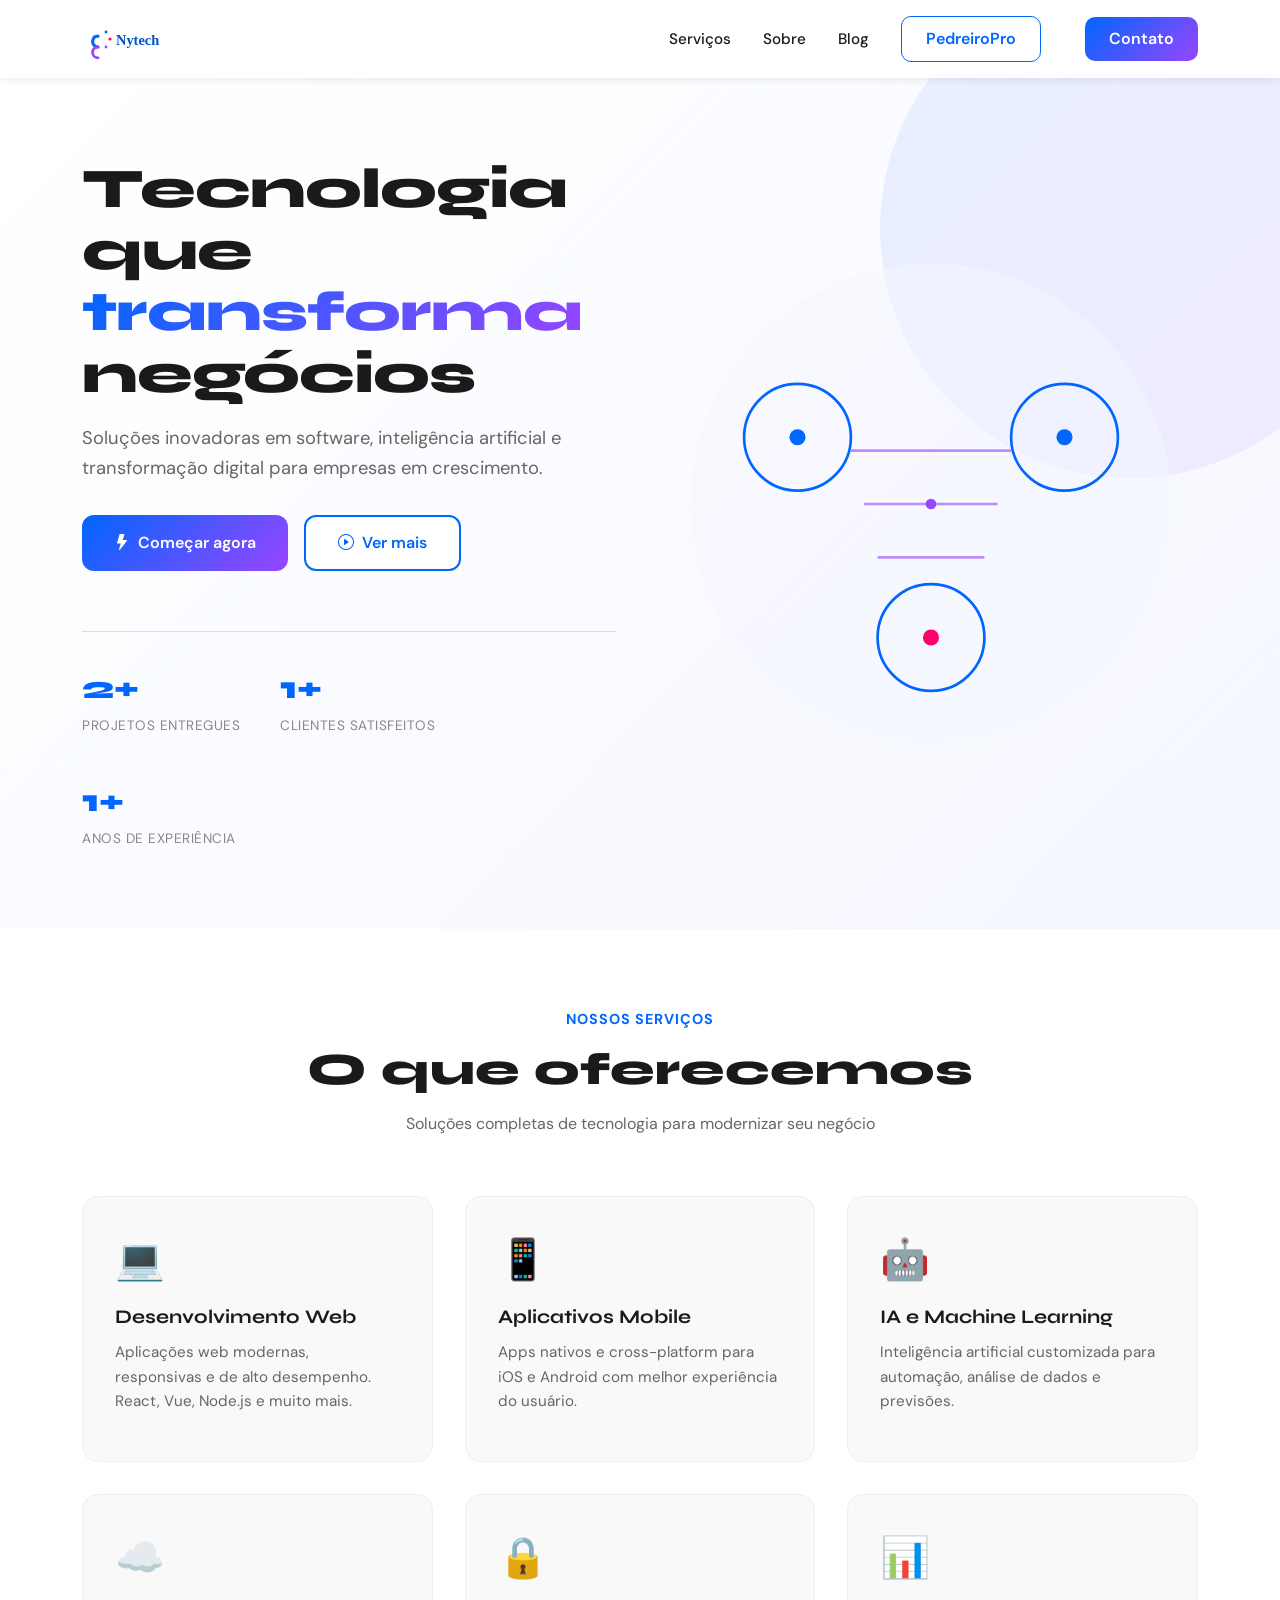
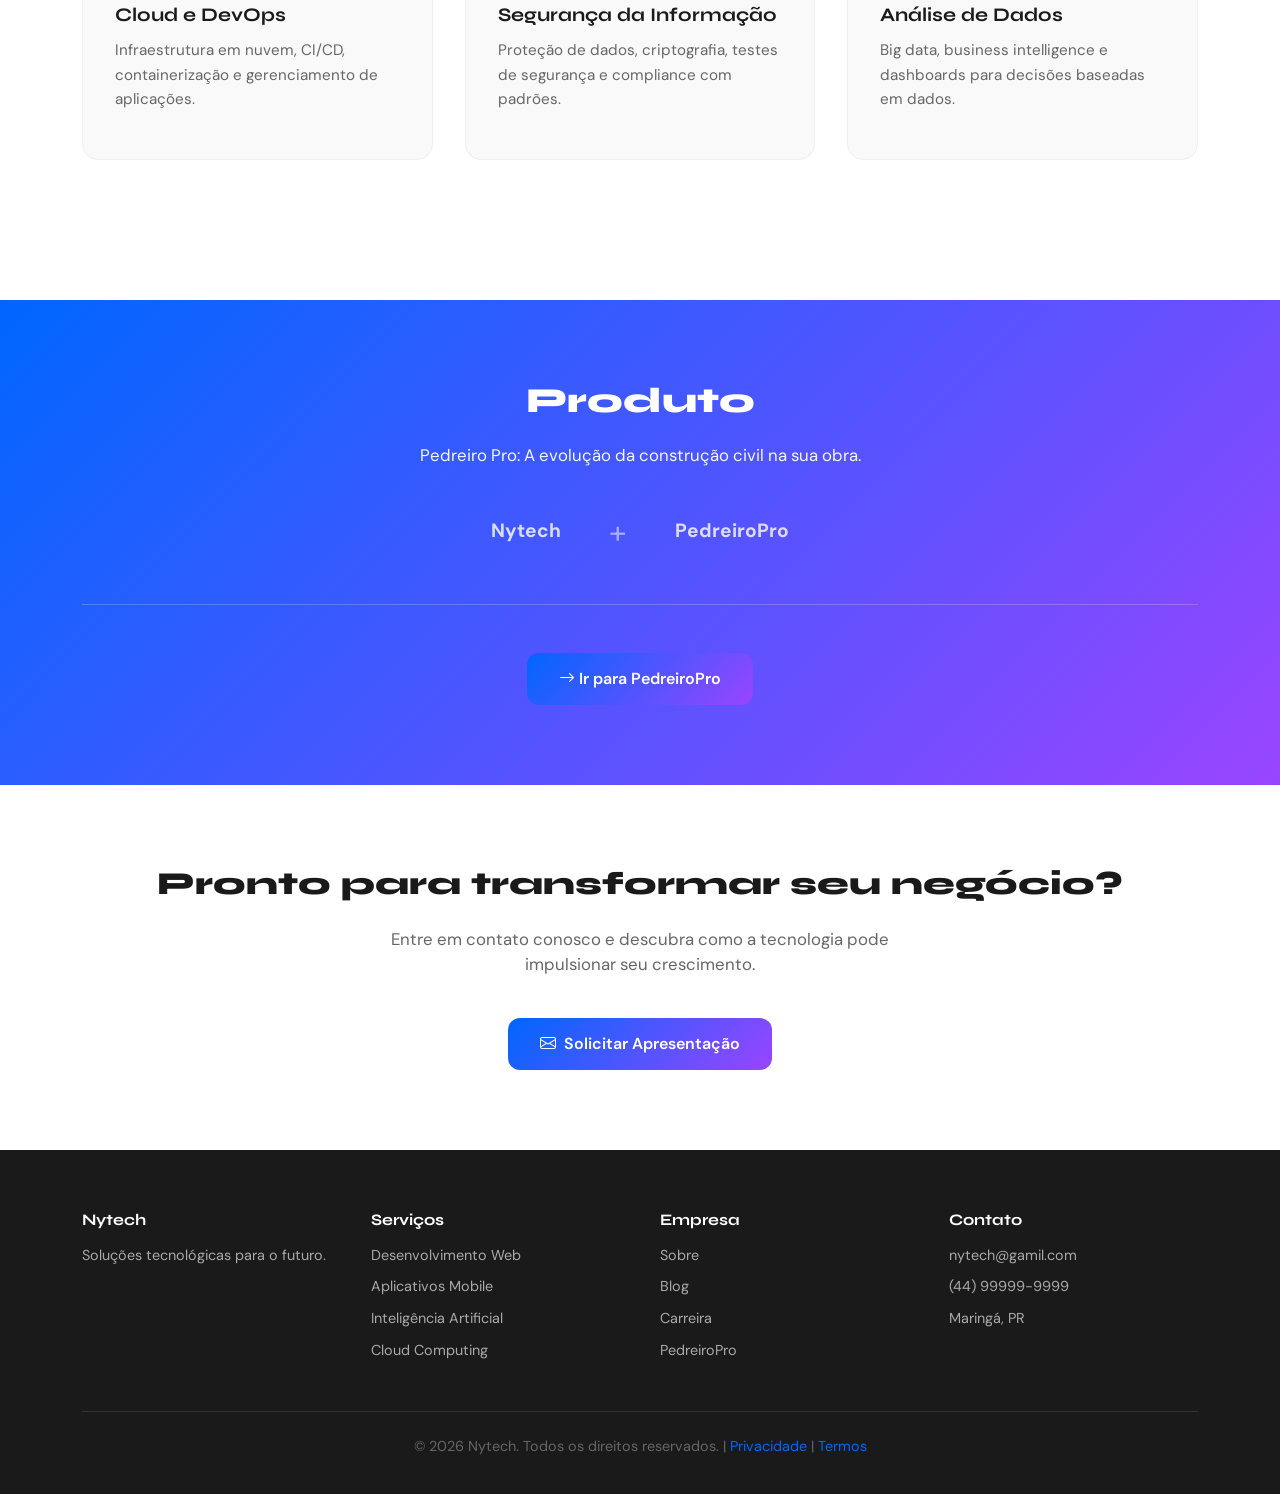
==== index.html @ 2a625783 "0.1" ====
<!DOCTYPE html>
<html lang="pt-BR">

<head>
    <meta charset="UTF-8" />
    <meta name="viewport" content="width=device-width, initial-scale=1.0" />
    <title>Nytech — Soluções Tecnológicas Inovadoras</title>

    <link href="https://cdn.jsdelivr.net/npm/bootstrap@5.3.3/dist/css/bootstrap.min.css" rel="stylesheet" />

    <link href="https://fonts.googleapis.com/css2?family=Syne:wght@400;600;700;800&family=DM+Sans:wght@400;500&display=swap" rel="stylesheet" />

    <link href="https://cdn.jsdelivr.net/npm/bootstrap-icons@1.11.3/font/bootstrap-icons.min.css" rel="stylesheet" />

    <style>
         :root {
            --azul-principal: #0066FF;
            --azul-escuro: #0052CC;
            --roxo: #9945FF;
            --rosa: #FF006E;
            --fundo: #F8F9FA;
            --texto: #1A1A1A;
        }
        
        * {
            box-sizing: border-box;
        }
        
        body {
            font-family: 'DM Sans', sans-serif;
            background: var(--fundo);
            color: var(--texto);
            margin: 0;
            overflow-x: hidden;
        }
        
        h1,
        h2,
        h3,
        h4,
        h5 {
            font-family: 'Syne', sans-serif;
            font-weight: 700;
        }
        /* ── NAVBAR ── */
        
        .navbar-custom {
            background: #FFFFFF;
            padding: 16px 0;
            position: sticky;
            top: 0;
            z-index: 1000;
            box-shadow: 0 2px 8px rgba(0, 0, 0, 0.08);
        }
        
        .navbar-brand {
            display: flex;
            align-items: center;
            gap: 12px;
            text-decoration: none;
            font-weight: 700;
            font-size: 1.4rem;
            color: #1A1A1A;
            font-family: 'Syne', sans-serif;
        }
        
        .navbar-brand img {
            height: 40px;
        }
        
        .nav-menu {
            display: flex;
            gap: 32px;
            align-items: center;
        }
        
        .nav-link {
            color: var(--texto);
            text-decoration: none;
            font-size: 0.95rem;
            font-weight: 500;
            transition: color 0.3s;
        }
        
        .nav-link:hover {
            color: var(--azul-principal);
        }
        
        .nav-btn {
            background: linear-gradient(135deg, var(--azul-principal) 0%, var(--roxo) 100%);
            color: #fff;
            padding: 10px 24px;
            border-radius: 10px;
            text-decoration: none;
            font-weight: 600;
            transition: all 0.3s;
            display: inline-block;
        }
        
        .nav-btn:hover {
            transform: translateY(-2px);
            box-shadow: 0 8px 24px rgba(0, 102, 255, 0.3);
        }
        
        .nav-btn-secondary {
            background: transparent;
            border: 1.5px solid var(--azul-principal);
            color: var(--azul-principal);
            margin-right: 12px;
        }
        
        .nav-btn-secondary:hover {
            background: var(--azul-principal);
            color: #fff;
        }
        /* ── HERO ── */
        
        .hero-section {
            background: linear-gradient(135deg, #ffffff 0%, #f5f7ff 100%);
            padding: 80px 0;
            position: relative;
            overflow: hidden;
        }
        
        .hero-section::before {
            content: '';
            position: absolute;
            top: -100px;
            right: -100px;
            width: 500px;
            height: 500px;
            background: linear-gradient(135deg, var(--azul-principal) 0%, var(--roxo) 100%);
            opacity: 0.08;
            border-radius: 50%;
            z-index: 0;
        }
        
        .hero-content {
            position: relative;
            z-index: 1;
        }
        
        .hero-title {
            font-size: clamp(2rem, 6vw, 3.5rem);
            font-weight: 800;
            color: var(--texto);
            line-height: 1.1;
            margin-bottom: 20px;
            letter-spacing: -1px;
        }
        
        .hero-title .gradient {
            background: linear-gradient(135deg, var(--azul-principal) 0%, var(--roxo) 100%);
            -webkit-background-clip: text;
            -webkit-text-fill-color: transparent;
            background-clip: text;
        }
        
        .hero-subtitle {
            font-size: 1.15rem;
            color: #666;
            margin-bottom: 32px;
            line-height: 1.6;
            max-width: 500px;
        }
        
        .hero-buttons {
            display: flex;
            gap: 16px;
            margin-bottom: 60px;
            flex-wrap: wrap;
        }
        
        .btn-primary {
            background: linear-gradient(135deg, var(--azul-principal) 0%, var(--roxo) 100%);
            color: #fff;
            padding: 14px 32px;
            border-radius: 12px;
            text-decoration: none;
            font-weight: 600;
            border: none;
            cursor: pointer;
            transition: all 0.3s;
            display: inline-flex;
            align-items: center;
            gap: 8px;
        }
        
        .btn-primary:hover {
            transform: translateY(-3px);
            box-shadow: 0 12px 32px rgba(0, 102, 255, 0.4);
        }
        
        .btn-secondary {
            background: #fff;
            color: var(--azul-principal);
            padding: 14px 32px;
            border-radius: 12px;
            text-decoration: none;
            font-weight: 600;
            border: 2px solid var(--azul-principal);
            cursor: pointer;
            transition: all 0.3s;
            display: inline-flex;
            align-items: center;
            gap: 8px;
        }
        
        .btn-secondary:hover {
            background: var(--azul-principal);
            color: #fff;
        }
        
        .hero-image {
            display: flex;
            align-items: center;
            justify-content: center;
            position: relative;
        }
        
        .hero-image img {
            max-width: 100%;
            height: auto;
            animation: float 3s ease-in-out infinite;
        }
        
        @keyframes float {
            0%,
            100% {
                transform: translateY(0px);
            }
            50% {
                transform: translateY(-20px);
            }
        }
        
        .stats-row {
            display: flex;
            gap: 40px;
            flex-wrap: wrap;
            margin-top: 48px;
            padding-top: 32px;
            border-top: 1px solid #ddd;
        }
        
        .stat {
            display: flex;
            flex-direction: column;
        }
        
        .stat-number {
            font-size: 2rem;
            font-weight: 800;
            color: var(--azul-principal);
            font-family: 'Syne', sans-serif;
        }
        
        .stat-label {
            font-size: 0.85rem;
            color: #888;
            margin-top: 4px;
            text-transform: uppercase;
            letter-spacing: 0.5px;
        }
        /* ── FEATURES ── */
        
        .features-section {
            padding: 80px 0;
            background: #fff;
        }
        
        .section-header {
            text-align: center;
            margin-bottom: 60px;
        }
        
        .section-subtitle {
            font-size: 0.9rem;
            color: var(--azul-principal);
            text-transform: uppercase;
            letter-spacing: 1px;
            font-weight: 700;
            margin-bottom: 12px;
        }
        
        .section-title {
            font-size: clamp(1.8rem, 4vw, 2.8rem);
            color: var(--texto);
            margin-bottom: 16px;
            font-weight: 800;
        }
        
        .section-desc {
            font-size: 1rem;
            color: #666;
            max-width: 500px;
            margin: 0 auto;
        }
        
        .features-grid {
            display: grid;
            grid-template-columns: repeat(auto-fit, minmax(280px, 1fr));
            gap: 32px;
            margin-bottom: 60px;
        }
        
        .feature-card {
            background: #f9f9f9;
            padding: 32px;
            border-radius: 16px;
            border: 1px solid #efefef;
            transition: all 0.3s;
            text-decoration: none;
            color: inherit;
        }
        
        .feature-card:hover {
            background: #fff;
            border-color: var(--azul-principal);
            transform: translateY(-8px);
            box-shadow: 0 12px 32px rgba(0, 102, 255, 0.15);
        }
        
        .feature-icon {
            font-size: 2.5rem;
            margin-bottom: 16px;
            display: block;
        }
        
        .feature-title {
            font-size: 1.2rem;
            font-weight: 700;
            margin-bottom: 12px;
            color: var(--texto);
        }
        
        .feature-text {
            font-size: 0.95rem;
            color: #666;
            line-height: 1.6;
        }
        
        .partnership-section {
            background: linear-gradient(135deg, var(--azul-principal) 0%, var(--roxo) 100%);
            color: #fff;
            padding: 80px 0;
            text-align: center;
        }
        
        .partnership-title {
            font-size: 2.2rem;
            margin-bottom: 20px;
            font-weight: 800;
        }
        
        .partnership-text {
            font-size: 1.05rem;
            margin-bottom: 40px;
            max-width: 600px;
            margin-left: auto;
            margin-right: auto;
            opacity: 0.95;
        }
        
        .partnership-logos {
            display: flex;
            gap: 48px;
            justify-content: center;
            align-items: center;
            flex-wrap: wrap;
            margin-bottom: 48px;
            padding-bottom: 48px;
            border-bottom: 1px solid rgba(255, 255, 255, 0.2);
        }
        
        .partner-logo {
            opacity: 0.8;
            transition: opacity 0.3s;
            font-weight: 700;
            font-size: 1.2rem;
        }
        
        .partner-logo:hover {
            opacity: 1;
        }
        
        .cta-section {
            background: #fff;
            padding: 80px 0;
            text-align: center;
        }
        
        .cta-title {
            font-size: 2rem;
            margin-bottom: 24px;
            font-weight: 800;
        }
        
        .cta-text {
            font-size: 1.05rem;
            color: #666;
            margin-bottom: 40px;
            max-width: 500px;
            margin-left: auto;
            margin-right: auto;
        }
        /* ── FOOTER ── */
        
        .footer {
            background: #1a1a1a;
            color: #fff;
            padding: 60px 0 20px;
            font-size: 0.9rem;
        }
        
        .footer-content {
            display: grid;
            grid-template-columns: repeat(auto-fit, minmax(200px, 1fr));
            gap: 40px;
            margin-bottom: 40px;
        }
        
        .footer-section h4 {
            font-size: 1rem;
            margin-bottom: 16px;
            font-weight: 700;
        }
        
        .footer-link {
            display: block;
            color: #aaa;
            text-decoration: none;
            margin-bottom: 10px;
            transition: color 0.3s;
        }
        
        .footer-link:hover {
            color: var(--azul-principal);
        }
        
        .footer-bottom {
            text-align: center;
            padding-top: 24px;
            border-top: 1px solid #333;
            color: #666;
        }
        
        .footer-bottom a {
            color: var(--azul-principal);
            text-decoration: none;
        }
        /* ── RESPONSIVE ── */
        
        @media (max-width: 768px) {
            .nav-menu {
                gap: 12px;
            }
            .hero-buttons {
                flex-direction: column;
            }
            .stats-row {
                gap: 20px;
            }
            .partnership-logos {
                gap: 24px;
            }
            .nav-link {
                display: none;
            }
        }
    </style>
</head>

<body>

    <nav class="navbar-custom">
        <div class="container d-flex justify-content-between align-items-center">
            <a href="#" class="navbar-brand">
                <img src="data:image/svg+xml,%3Csvg xmlns='http://www.w3.org/2000/svg' viewBox='0 0 400 200'%3E%3Cpath d='M80 140c-15 0-27-12-27-27s12-27 27-27' fill='none' stroke='%230066FF' stroke-width='16' stroke-linecap='round' stroke-linejoin='round'/%3E%3Cpath d='M80 140c-15 0-27 12-27 27s12 27 27 27' fill='none' stroke='%239945FF' stroke-width='14' stroke-linecap='round' stroke-linejoin='round'/%3E%3Ccircle cx='60' cy='90' r='7' fill='%230066FF'/%3E%3Ccircle cx='120' cy='65' r='7' fill='%230066FF'/%3E%3Ccircle cx='120' cy='140' r='7' fill='%239945FF'/%3E%3Ccircle cx='140' cy='100' r='8' fill='%23FF006E'/%3E%3Ctext x='170' y='130' font-family='Syne' font-size='72' font-weight='800' fill='%230052CC'%3ENytech%3C/text%3E%3C/svg%3E"
                    alt="Nytech">
            </a>
            <div class="nav-menu">
                <a href="#features" class="nav-link">Serviços</a>
                <a href="#about" class="nav-link">Sobre</a>
                <a href="#" class="nav-link">Blog</a>
                <a href="pedreiropro.html" class="nav-btn nav-btn-secondary">PedreiroPro</a>
                <a href="#contact" class="nav-btn">Contato</a>
            </div>
        </div>
    </nav>

    <section class="hero-section">
        <div class="container">
            <div class="row align-items-center g-5">
                <div class="col-lg-6 hero-content">
                    <h1 class="hero-title">
                        Tecnologia que <span class="gradient">transforma</span> negócios
                    </h1>
                    <p class="hero-subtitle">
                        Soluções inovadoras em software, inteligência artificial e transformação digital para empresas em crescimento.
                    </p>
                    <div class="hero-buttons">
                        <a href="#contact" class="btn-primary">
                            <i class="bi bi-lightning-fill"></i> Começar agora
                        </a>
                        <a href="#features" class="btn-secondary">
                            <i class="bi bi-play-circle"></i> Ver mais
                        </a>
                    </div>

                    <div class="stats-row">
                        <div class="stat">
                            <span class="stat-number">2+</span>
                            <span class="stat-label">Projetos entregues</span>
                        </div>
                        <div class="stat">
                            <span class="stat-number">1+</span>
                            <span class="stat-label">Clientes satisfeitos</span>
                        </div>
                        <div class="stat">
                            <span class="stat-number">1+</span>
                            <span class="stat-label">Anos de experiência</span>
                        </div>
                    </div>
                </div>

                <div class="col-lg-6 hero-image">
                    <svg viewBox="0 0 400 400" xmlns="http://www.w3.org/2000/svg" style="max-width: 100%; height: auto;">
                        <!-- Fundo -->
                        <circle cx="200" cy="200" r="180" fill="#f5f7ff" opacity="0.5"/>

                        <!-- Elementos decorativos tech -->
                        <g stroke="#0066FF" stroke-width="2" fill="none">
                            <circle cx="100" cy="150" r="40"/>
                            <circle cx="300" cy="150" r="40"/>
                            <circle cx="200" cy="300" r="40"/>
                        </g>

                        <!-- Linhas conectoras -->
                        <g stroke="#9945FF" stroke-width="2" fill="none" opacity="0.6">
                            <path d="M140 160 L260 160"/>
                            <path d="M150 200 L250 200"/>
                            <path d="M160 240 L240 240"/>
                        </g>

                        <!-- Pontos de conexão -->
                        <circle cx="100" cy="150" r="6" fill="#0066FF"/>
                        <circle cx="300" cy="150" r="6" fill="#0066FF"/>
                        <circle cx="200" cy="300" r="6" fill="#FF006E"/>
                        <circle cx="200" cy="200" r="4" fill="#9945FF"/>
                    </svg>
                </div>
            </div>
        </div>
    </section>

    <!-- FEATURES -->
    <section class="features-section" id="features">
        <div class="container">
            <div class="section-header">
                <div class="section-subtitle">NOSSOS SERVIÇOS</div>
                <h2 class="section-title">O que oferecemos</h2>
                <p class="section-desc">Soluções completas de tecnologia para modernizar seu negócio</p>
            </div>

            <div class="features-grid">
                <div class="feature-card">
                    <span class="feature-icon">💻</span>
                    <h3 class="feature-title">Desenvolvimento Web</h3>
                    <p class="feature-text">Aplicações web modernas, responsivas e de alto desempenho. React, Vue, Node.js e muito mais.</p>
                </div>

                <div class="feature-card">
                    <span class="feature-icon">📱</span>
                    <h3 class="feature-title">Aplicativos Mobile</h3>
                    <p class="feature-text">Apps nativos e cross-platform para iOS e Android com melhor experiência do usuário.</p>
                </div>

                <div class="feature-card">
                    <span class="feature-icon">🤖</span>
                    <h3 class="feature-title">IA e Machine Learning</h3>
                    <p class="feature-text">Inteligência artificial customizada para automação, análise de dados e previsões.</p>
                </div>

                <div class="feature-card">
                    <span class="feature-icon">☁️</span>
                    <h3 class="feature-title">Cloud e DevOps</h3>
                    <p class="feature-text">Infraestrutura em nuvem, CI/CD, containerização e gerenciamento de aplicações.</p>
                </div>

                <div class="feature-card">
                    <span class="feature-icon">🔒</span>
                    <h3 class="feature-title">Segurança da Informação</h3>
                    <p class="feature-text">Proteção de dados, criptografia, testes de segurança e compliance com padrões.</p>
                </div>

                <div class="feature-card">
                    <span class="feature-icon">📊</span>
                    <h3 class="feature-title">Análise de Dados</h3>
                    <p class="feature-text">Big data, business intelligence e dashboards para decisões baseadas em dados.</p>
                </div>
            </div>
        </div>
    </section>

    <!-- PARTNERSHIP -->
    <section class="partnership-section">
        <div class="container">
            <h2 class="partnership-title">Produto</h2>
            <p class="partnership-text">
                Pedreiro Pro: A evolução da construção civil na sua obra.
            </p>

            <div class="partnership-logos">
                <div class="partner-logo">Nytech</div>
                <div style="font-size: 2rem; opacity: 0.5;">+</div>
                <div class="partner-logo">PedreiroPro</div>
            </div>

            <a href="pedreiropro.html" class="btn-primary" style="display: inline-block;">
                <i class="bi bi-arrow-right"></i> Ir para PedreiroPro
            </a>
        </div>
    </section>

    <!-- CTA -->
    <section class="cta-section" id="contact">
        <div class="container">
            <h2 class="cta-title">Pronto para transformar seu negócio?</h2>
            <p class="cta-text">Entre em contato conosco e descubra como a tecnologia pode impulsionar seu crescimento.</p>
            <button class="btn-primary">
                <i class="bi bi-envelope"></i> Solicitar Apresentação
            </button>
        </div>
    </section>

    <!-- FOOTER -->
    <footer class="footer">
        <div class="container">
            <div class="footer-content">
                <div class="footer-section">
                    <h4>Nytech</h4>
                    <p style="color: #aaa; margin-bottom: 0;">Soluções tecnológicas para o futuro.</p>
                </div>

                <div class="footer-section">
                    <h4>Serviços</h4>
                    <a href="#" class="footer-link">Desenvolvimento Web</a>
                    <a href="#" class="footer-link">Aplicativos Mobile</a>
                    <a href="#" class="footer-link">Inteligência Artificial</a>
                    <a href="#" class="footer-link">Cloud Computing</a>
                </div>

                <div class="footer-section">
                    <h4>Empresa</h4>
                    <a href="#" class="footer-link">Sobre</a>
                    <a href="#" class="footer-link">Blog</a>
                    <a href="#" class="footer-link">Carreira</a>
                    <a href="pedreiropro.html" class="footer-link">PedreiroPro</a>
                </div>

                <div class="footer-section">
                    <h4>Contato</h4>
                    <a href="#" class="footer-link">nytech@gamil.com</a>
                    <a href="#" class="footer-link">(44) 99999-9999</a>
                    <a href="#" class="footer-link">Maringá, PR</a>
                </div>
            </div>

            <div class="footer-bottom">
                <p>&copy; 2026 Nytech. Todos os direitos reservados. | <a href="#">Privacidade</a> | <a href="#">Termos</a></p>
            </div>
        </div>
    </footer>

    <!-- Bootstrap JS -->
    <script src="https://cdn.jsdelivr.net/npm/bootstrap@5.3.3/dist/js/bootstrap.bundle.min.js"></script>

    <script>
        // Smooth scrolling para links internos
        document.querySelectorAll('a[href^="#"]').forEach(anchor => {
            anchor.addEventListener('click', function(e) {
                e.preventDefault();
                const target = document.querySelector(this.getAttribute('href'));
                if (target) {
                    target.scrollIntoView({
                        behavior: 'smooth'
                    });
                }
            });
        });

        // Animação ao rolar
        const observerOptions = {
            threshold: 0.1,
            rootMargin: '0px 0px -50px 0px'
        };

        const observer = new IntersectionObserver(function(entries) {
            entries.forEach(entry => {
                if (entry.isIntersecting) {
                    entry.target.style.opacity = '1';
                    entry.target.style.transform = 'translateY(0)';
                }
            });
        }, observerOptions);

        document.querySelectorAll('.feature-card').forEach(card => {
            card.style.opacity = '0';
            card.style.transform = 'translateY(20px)';
            card.style.transition = 'opacity 0.6s, transform 0.6s';
            observer.observe(card);
        });
    </script>
</body>

</html>
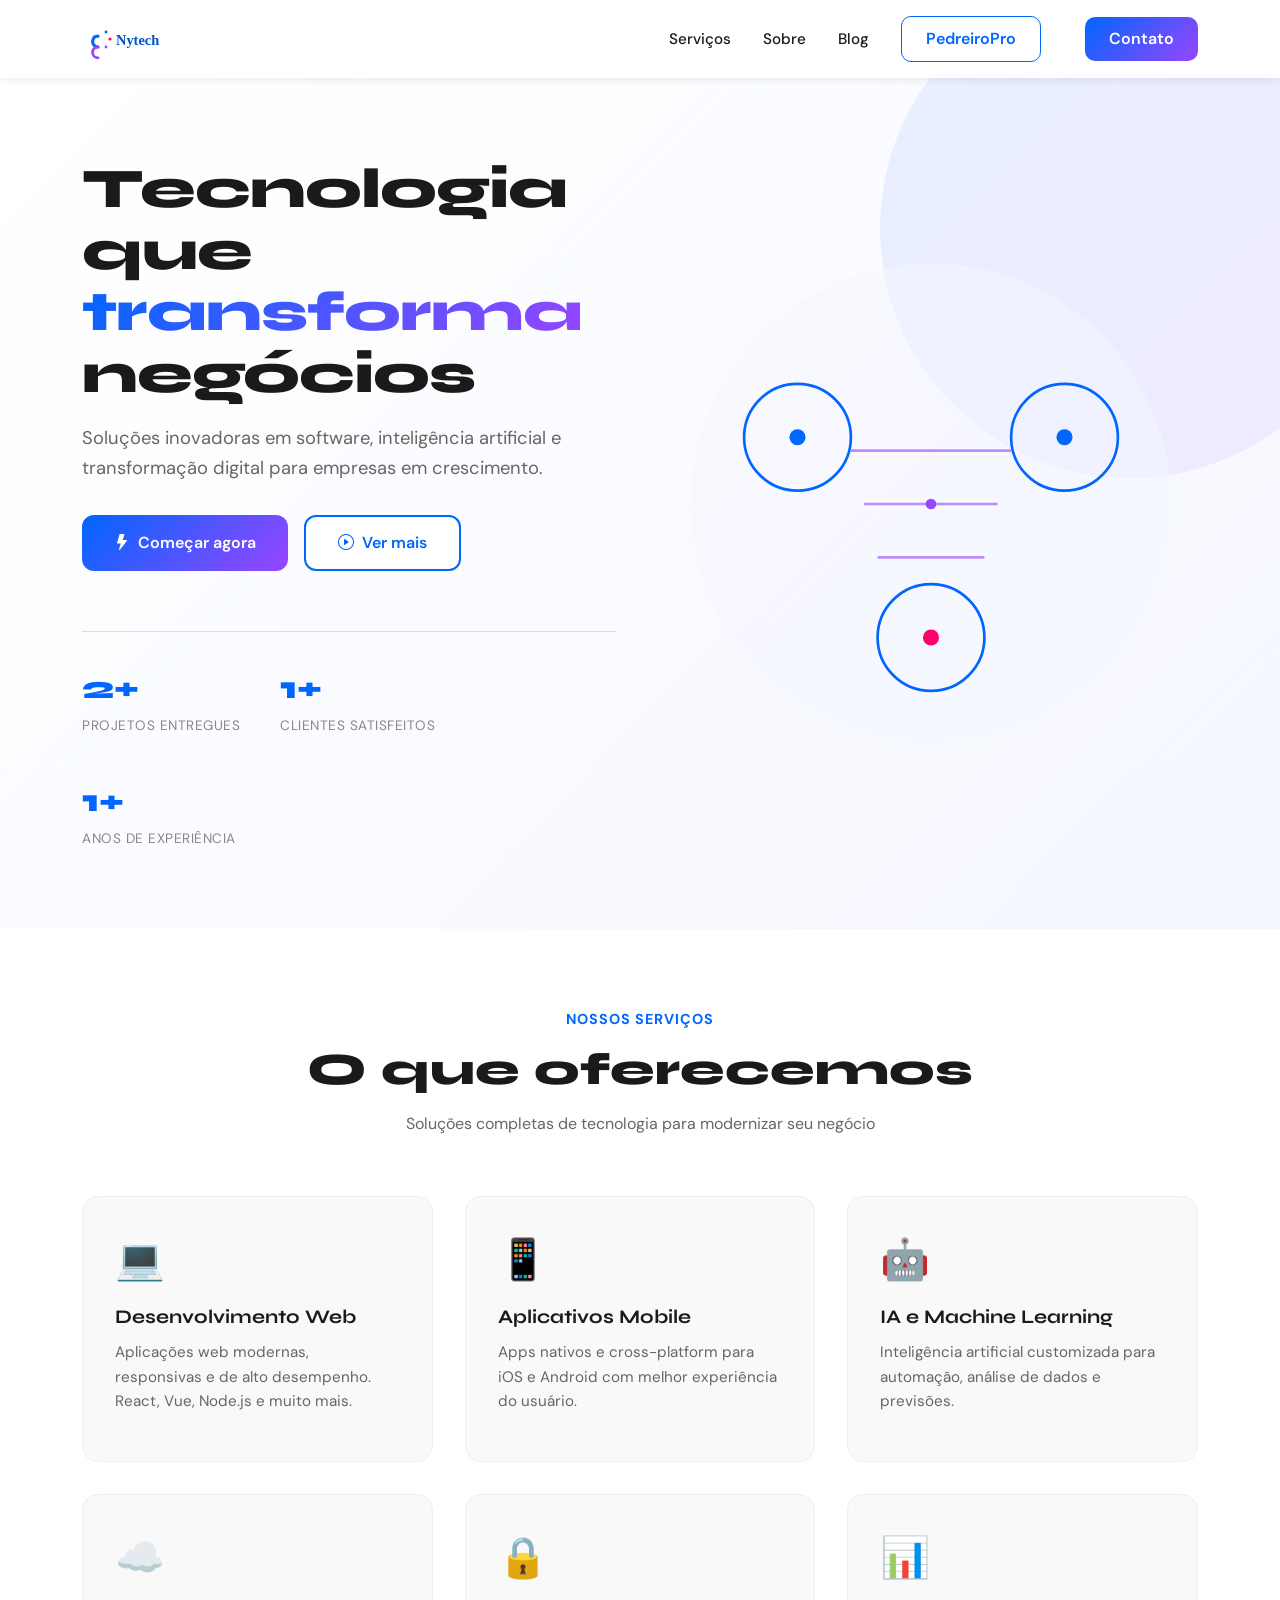
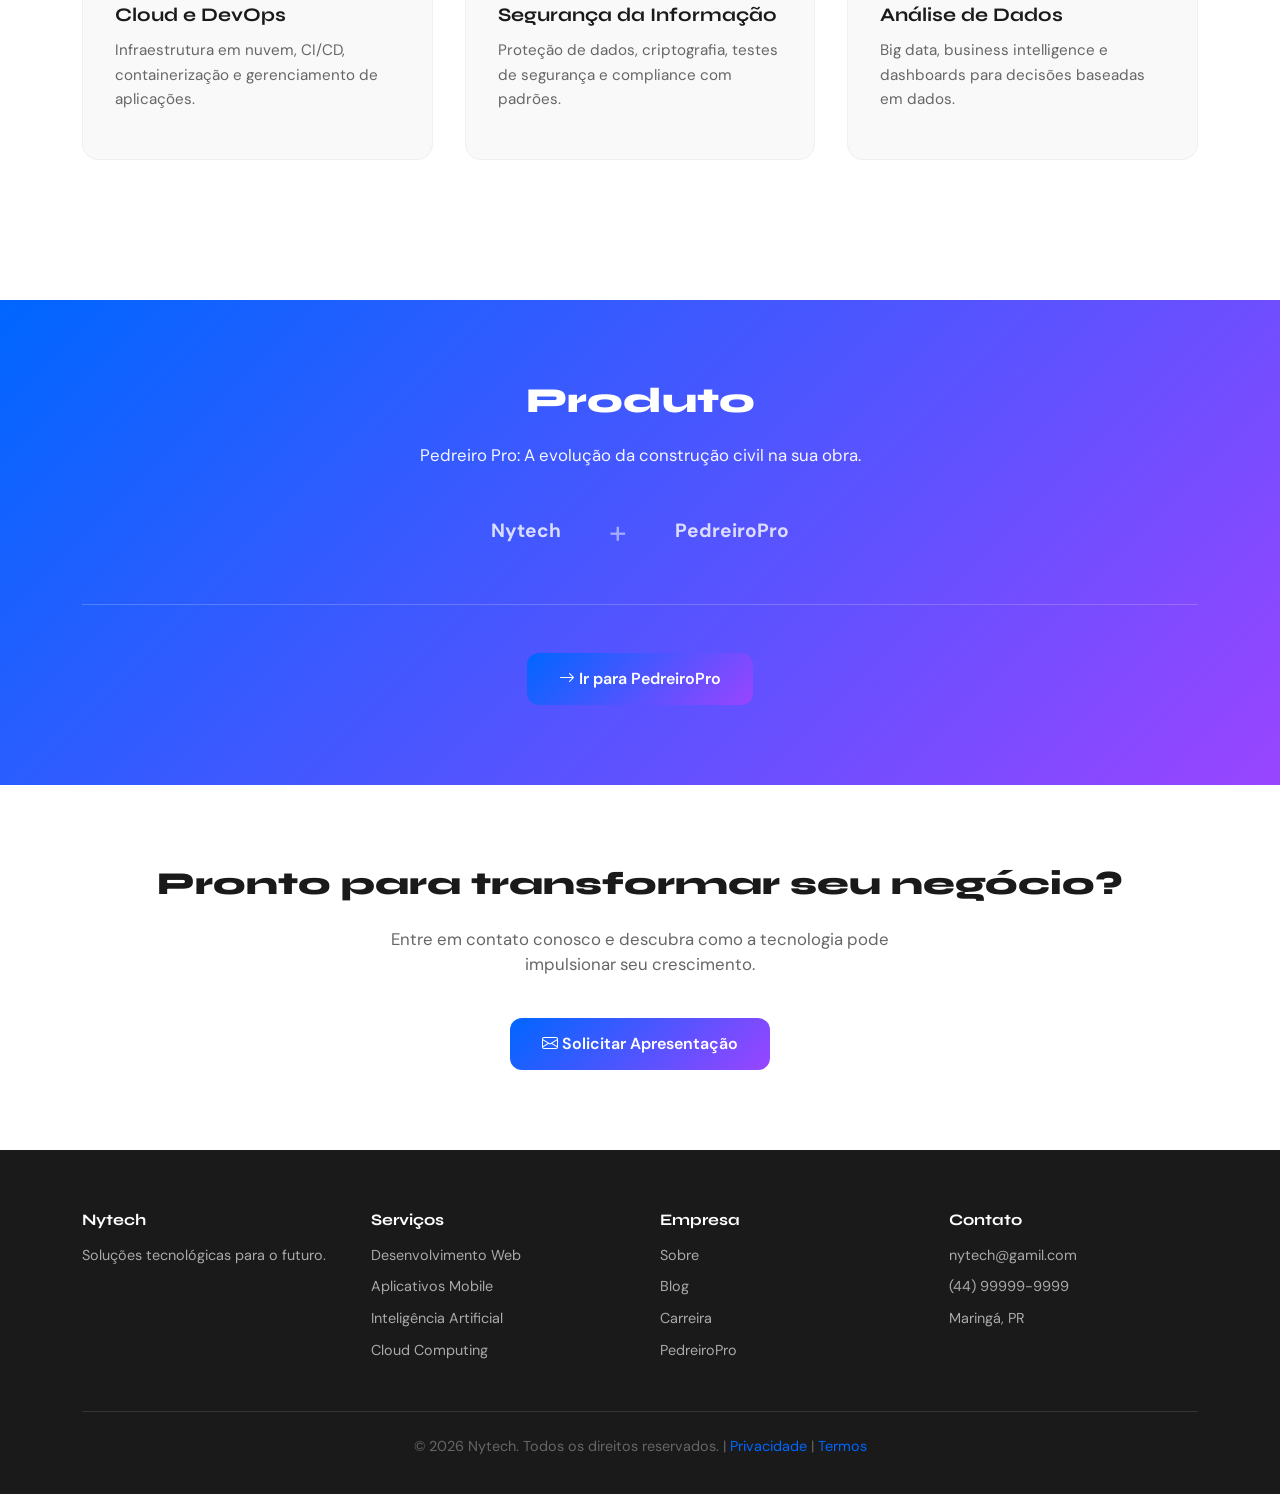
==== commit 127e8d26: "Add files via upload" ====
--- a/index.html
+++ b/index.html
@@ -11,464 +11,8 @@
     <link href="https://fonts.googleapis.com/css2?family=Syne:wght@400;600;700;800&family=DM+Sans:wght@400;500&display=swap" rel="stylesheet" />
 
     <link href="https://cdn.jsdelivr.net/npm/bootstrap-icons@1.11.3/font/bootstrap-icons.min.css" rel="stylesheet" />
-
-    <style>
-         :root {
-            --azul-principal: #0066FF;
-            --azul-escuro: #0052CC;
-            --roxo: #9945FF;
-            --rosa: #FF006E;
-            --fundo: #F8F9FA;
-            --texto: #1A1A1A;
-        }
-        
-        * {
-            box-sizing: border-box;
-        }
-        
-        body {
-            font-family: 'DM Sans', sans-serif;
-            background: var(--fundo);
-            color: var(--texto);
-            margin: 0;
-            overflow-x: hidden;
-        }
-        
-        h1,
-        h2,
-        h3,
-        h4,
-        h5 {
-            font-family: 'Syne', sans-serif;
-            font-weight: 700;
-        }
-        /* ── NAVBAR ── */
-        
-        .navbar-custom {
-            background: #FFFFFF;
-            padding: 16px 0;
-            position: sticky;
-            top: 0;
-            z-index: 1000;
-            box-shadow: 0 2px 8px rgba(0, 0, 0, 0.08);
-        }
-        
-        .navbar-brand {
-            display: flex;
-            align-items: center;
-            gap: 12px;
-            text-decoration: none;
-            font-weight: 700;
-            font-size: 1.4rem;
-            color: #1A1A1A;
-            font-family: 'Syne', sans-serif;
-        }
-        
-        .navbar-brand img {
-            height: 40px;
-        }
-        
-        .nav-menu {
-            display: flex;
-            gap: 32px;
-            align-items: center;
-        }
-        
-        .nav-link {
-            color: var(--texto);
-            text-decoration: none;
-            font-size: 0.95rem;
-            font-weight: 500;
-            transition: color 0.3s;
-        }
-        
-        .nav-link:hover {
-            color: var(--azul-principal);
-        }
-        
-        .nav-btn {
-            background: linear-gradient(135deg, var(--azul-principal) 0%, var(--roxo) 100%);
-            color: #fff;
-            padding: 10px 24px;
-            border-radius: 10px;
-            text-decoration: none;
-            font-weight: 600;
-            transition: all 0.3s;
-            display: inline-block;
-        }
-        
-        .nav-btn:hover {
-            transform: translateY(-2px);
-            box-shadow: 0 8px 24px rgba(0, 102, 255, 0.3);
-        }
-        
-        .nav-btn-secondary {
-            background: transparent;
-            border: 1.5px solid var(--azul-principal);
-            color: var(--azul-principal);
-            margin-right: 12px;
-        }
-        
-        .nav-btn-secondary:hover {
-            background: var(--azul-principal);
-            color: #fff;
-        }
-        /* ── HERO ── */
-        
-        .hero-section {
-            background: linear-gradient(135deg, #ffffff 0%, #f5f7ff 100%);
-            padding: 80px 0;
-            position: relative;
-            overflow: hidden;
-        }
-        
-        .hero-section::before {
-            content: '';
-            position: absolute;
-            top: -100px;
-            right: -100px;
-            width: 500px;
-            height: 500px;
-            background: linear-gradient(135deg, var(--azul-principal) 0%, var(--roxo) 100%);
-            opacity: 0.08;
-            border-radius: 50%;
-            z-index: 0;
-        }
-        
-        .hero-content {
-            position: relative;
-            z-index: 1;
-        }
-        
-        .hero-title {
-            font-size: clamp(2rem, 6vw, 3.5rem);
-            font-weight: 800;
-            color: var(--texto);
-            line-height: 1.1;
-            margin-bottom: 20px;
-            letter-spacing: -1px;
-        }
-        
-        .hero-title .gradient {
-            background: linear-gradient(135deg, var(--azul-principal) 0%, var(--roxo) 100%);
-            -webkit-background-clip: text;
-            -webkit-text-fill-color: transparent;
-            background-clip: text;
-        }
-        
-        .hero-subtitle {
-            font-size: 1.15rem;
-            color: #666;
-            margin-bottom: 32px;
-            line-height: 1.6;
-            max-width: 500px;
-        }
-        
-        .hero-buttons {
-            display: flex;
-            gap: 16px;
-            margin-bottom: 60px;
-            flex-wrap: wrap;
-        }
-        
-        .btn-primary {
-            background: linear-gradient(135deg, var(--azul-principal) 0%, var(--roxo) 100%);
-            color: #fff;
-            padding: 14px 32px;
-            border-radius: 12px;
-            text-decoration: none;
-            font-weight: 600;
-            border: none;
-            cursor: pointer;
-            transition: all 0.3s;
-            display: inline-flex;
-            align-items: center;
-            gap: 8px;
-        }
-        
-        .btn-primary:hover {
-            transform: translateY(-3px);
-            box-shadow: 0 12px 32px rgba(0, 102, 255, 0.4);
-        }
-        
-        .btn-secondary {
-            background: #fff;
-            color: var(--azul-principal);
-            padding: 14px 32px;
-            border-radius: 12px;
-            text-decoration: none;
-            font-weight: 600;
-            border: 2px solid var(--azul-principal);
-            cursor: pointer;
-            transition: all 0.3s;
-            display: inline-flex;
-            align-items: center;
-            gap: 8px;
-        }
-        
-        .btn-secondary:hover {
-            background: var(--azul-principal);
-            color: #fff;
-        }
-        
-        .hero-image {
-            display: flex;
-            align-items: center;
-            justify-content: center;
-            position: relative;
-        }
-        
-        .hero-image img {
-            max-width: 100%;
-            height: auto;
-            animation: float 3s ease-in-out infinite;
-        }
-        
-        @keyframes float {
-            0%,
-            100% {
-                transform: translateY(0px);
-            }
-            50% {
-                transform: translateY(-20px);
-            }
-        }
-        
-        .stats-row {
-            display: flex;
-            gap: 40px;
-            flex-wrap: wrap;
-            margin-top: 48px;
-            padding-top: 32px;
-            border-top: 1px solid #ddd;
-        }
-        
-        .stat {
-            display: flex;
-            flex-direction: column;
-        }
-        
-        .stat-number {
-            font-size: 2rem;
-            font-weight: 800;
-            color: var(--azul-principal);
-            font-family: 'Syne', sans-serif;
-        }
-        
-        .stat-label {
-            font-size: 0.85rem;
-            color: #888;
-            margin-top: 4px;
-            text-transform: uppercase;
-            letter-spacing: 0.5px;
-        }
-        /* ── FEATURES ── */
-        
-        .features-section {
-            padding: 80px 0;
-            background: #fff;
-        }
-        
-        .section-header {
-            text-align: center;
-            margin-bottom: 60px;
-        }
-        
-        .section-subtitle {
-            font-size: 0.9rem;
-            color: var(--azul-principal);
-            text-transform: uppercase;
-            letter-spacing: 1px;
-            font-weight: 700;
-            margin-bottom: 12px;
-        }
-        
-        .section-title {
-            font-size: clamp(1.8rem, 4vw, 2.8rem);
-            color: var(--texto);
-            margin-bottom: 16px;
-            font-weight: 800;
-        }
-        
-        .section-desc {
-            font-size: 1rem;
-            color: #666;
-            max-width: 500px;
-            margin: 0 auto;
-        }
-        
-        .features-grid {
-            display: grid;
-            grid-template-columns: repeat(auto-fit, minmax(280px, 1fr));
-            gap: 32px;
-            margin-bottom: 60px;
-        }
-        
-        .feature-card {
-            background: #f9f9f9;
-            padding: 32px;
-            border-radius: 16px;
-            border: 1px solid #efefef;
-            transition: all 0.3s;
-            text-decoration: none;
-            color: inherit;
-        }
-        
-        .feature-card:hover {
-            background: #fff;
-            border-color: var(--azul-principal);
-            transform: translateY(-8px);
-            box-shadow: 0 12px 32px rgba(0, 102, 255, 0.15);
-        }
-        
-        .feature-icon {
-            font-size: 2.5rem;
-            margin-bottom: 16px;
-            display: block;
-        }
-        
-        .feature-title {
-            font-size: 1.2rem;
-            font-weight: 700;
-            margin-bottom: 12px;
-            color: var(--texto);
-        }
-        
-        .feature-text {
-            font-size: 0.95rem;
-            color: #666;
-            line-height: 1.6;
-        }
-        
-        .partnership-section {
-            background: linear-gradient(135deg, var(--azul-principal) 0%, var(--roxo) 100%);
-            color: #fff;
-            padding: 80px 0;
-            text-align: center;
-        }
-        
-        .partnership-title {
-            font-size: 2.2rem;
-            margin-bottom: 20px;
-            font-weight: 800;
-        }
-        
-        .partnership-text {
-            font-size: 1.05rem;
-            margin-bottom: 40px;
-            max-width: 600px;
-            margin-left: auto;
-            margin-right: auto;
-            opacity: 0.95;
-        }
-        
-        .partnership-logos {
-            display: flex;
-            gap: 48px;
-            justify-content: center;
-            align-items: center;
-            flex-wrap: wrap;
-            margin-bottom: 48px;
-            padding-bottom: 48px;
-            border-bottom: 1px solid rgba(255, 255, 255, 0.2);
-        }
-        
-        .partner-logo {
-            opacity: 0.8;
-            transition: opacity 0.3s;
-            font-weight: 700;
-            font-size: 1.2rem;
-        }
-        
-        .partner-logo:hover {
-            opacity: 1;
-        }
-        
-        .cta-section {
-            background: #fff;
-            padding: 80px 0;
-            text-align: center;
-        }
-        
-        .cta-title {
-            font-size: 2rem;
-            margin-bottom: 24px;
-            font-weight: 800;
-        }
-        
-        .cta-text {
-            font-size: 1.05rem;
-            color: #666;
-            margin-bottom: 40px;
-            max-width: 500px;
-            margin-left: auto;
-            margin-right: auto;
-        }
-        /* ── FOOTER ── */
-        
-        .footer {
-            background: #1a1a1a;
-            color: #fff;
-            padding: 60px 0 20px;
-            font-size: 0.9rem;
-        }
-        
-        .footer-content {
-            display: grid;
-            grid-template-columns: repeat(auto-fit, minmax(200px, 1fr));
-            gap: 40px;
-            margin-bottom: 40px;
-        }
-        
-        .footer-section h4 {
-            font-size: 1rem;
-            margin-bottom: 16px;
-            font-weight: 700;
-        }
-        
-        .footer-link {
-            display: block;
-            color: #aaa;
-            text-decoration: none;
-            margin-bottom: 10px;
-            transition: color 0.3s;
-        }
-        
-        .footer-link:hover {
-            color: var(--azul-principal);
-        }
-        
-        .footer-bottom {
-            text-align: center;
-            padding-top: 24px;
-            border-top: 1px solid #333;
-            color: #666;
-        }
-        
-        .footer-bottom a {
-            color: var(--azul-principal);
-            text-decoration: none;
-        }
-        /* ── RESPONSIVE ── */
-        
-        @media (max-width: 768px) {
-            .nav-menu {
-                gap: 12px;
-            }
-            .hero-buttons {
-                flex-direction: column;
-            }
-            .stats-row {
-                gap: 20px;
-            }
-            .partnership-logos {
-                gap: 24px;
-            }
-            .nav-link {
-                display: none;
-            }
-        }
-    </style>
+    
+    <link rel="stylesheet" href="indecss.css">
 </head>
 
 <body>
@@ -482,7 +26,7 @@
             <div class="nav-menu">
                 <a href="#features" class="nav-link">Serviços</a>
                 <a href="#about" class="nav-link">Sobre</a>
-                <a href="#" class="nav-link">Blog</a>
+                <a href="blog.html" class="nav-link">Blog</a>
                 <a href="pedreiropro.html" class="nav-btn nav-btn-secondary">PedreiroPro</a>
                 <a href="#contact" class="nav-btn">Contato</a>
             </div>
@@ -628,9 +172,10 @@
         <div class="container">
             <h2 class="cta-title">Pronto para transformar seu negócio?</h2>
             <p class="cta-text">Entre em contato conosco e descubra como a tecnologia pode impulsionar seu crescimento.</p>
-            <button class="btn-primary">
-                <i class="bi bi-envelope"></i> Solicitar Apresentação
-            </button>
+            <a href="mailto:angeloalbonetti1@://gmail.com" class="btn-primary" style="text-decoration: none; display: inline-block;">
+                 <i class="bi bi-envelope"></i> Solicitar Apresentação
+            </a>
+
         </div>
     </section>
 
@@ -654,7 +199,7 @@
                 <div class="footer-section">
                     <h4>Empresa</h4>
                     <a href="#" class="footer-link">Sobre</a>
-                    <a href="#" class="footer-link">Blog</a>
+                    <a href="blog.html" class="footer-link">Blog</a>
                     <a href="#" class="footer-link">Carreira</a>
                     <a href="pedreiropro.html" class="footer-link">PedreiroPro</a>
                 </div>
@@ -676,42 +221,7 @@
     <!-- Bootstrap JS -->
     <script src="https://cdn.jsdelivr.net/npm/bootstrap@5.3.3/dist/js/bootstrap.bundle.min.js"></script>
 
-    <script>
-        // Smooth scrolling para links internos
-        document.querySelectorAll('a[href^="#"]').forEach(anchor => {
-            anchor.addEventListener('click', function(e) {
-                e.preventDefault();
-                const target = document.querySelector(this.getAttribute('href'));
-                if (target) {
-                    target.scrollIntoView({
-                        behavior: 'smooth'
-                    });
-                }
-            });
-        });
-
-        // Animação ao rolar
-        const observerOptions = {
-            threshold: 0.1,
-            rootMargin: '0px 0px -50px 0px'
-        };
-
-        const observer = new IntersectionObserver(function(entries) {
-            entries.forEach(entry => {
-                if (entry.isIntersecting) {
-                    entry.target.style.opacity = '1';
-                    entry.target.style.transform = 'translateY(0)';
-                }
-            });
-        }, observerOptions);
-
-        document.querySelectorAll('.feature-card').forEach(card => {
-            card.style.opacity = '0';
-            card.style.transform = 'translateY(20px)';
-            card.style.transition = 'opacity 0.6s, transform 0.6s';
-            observer.observe(card);
-        });
-    </script>
+    <script src="inde.js"></script>
 </body>
 
 </html>
--- a/indecss.css
+++ b/indecss.css
@@ -0,0 +1,456 @@
+
+         :root {
+            --azul-principal: #0066FF;
+            --azul-escuro: #0052CC;
+            --roxo: #9945FF;
+            --rosa: #FF006E;
+            --fundo: #F8F9FA;
+            --texto: #1A1A1A;
+        }
+        
+        * {
+            box-sizing: border-box;
+        }
+        
+        body {
+            font-family: 'DM Sans', sans-serif;
+            background: var(--fundo);
+            color: var(--texto);
+            margin: 0;
+            overflow-x: hidden;
+        }
+        
+        h1,
+        h2,
+        h3,
+        h4,
+        h5 {
+            font-family: 'Syne', sans-serif;
+            font-weight: 700;
+        }
+        /* ── NAVBAR ── */
+        
+        .navbar-custom {
+            background: #FFFFFF;
+            padding: 16px 0;
+            position: sticky;
+            top: 0;
+            z-index: 1000;
+            box-shadow: 0 2px 8px rgba(0, 0, 0, 0.08);
+        }
+        
+        .navbar-brand {
+            display: flex;
+            align-items: center;
+            gap: 12px;
+            text-decoration: none;
+            font-weight: 700;
+            font-size: 1.4rem;
+            color: #1A1A1A;
+            font-family: 'Syne', sans-serif;
+        }
+        
+        .navbar-brand img {
+            height: 40px;
+        }
+        
+        .nav-menu {
+            display: flex;
+            gap: 32px;
+            align-items: center;
+        }
+        
+        .nav-link {
+            color: var(--texto);
+            text-decoration: none;
+            font-size: 0.95rem;
+            font-weight: 500;
+            transition: color 0.3s;
+        }
+        
+        .nav-link:hover {
+            color: var(--azul-principal);
+        }
+        
+        .nav-btn {
+            background: linear-gradient(135deg, var(--azul-principal) 0%, var(--roxo) 100%);
+            color: #fff;
+            padding: 10px 24px;
+            border-radius: 10px;
+            text-decoration: none;
+            font-weight: 600;
+            transition: all 0.3s;
+            display: inline-block;
+        }
+        
+        .nav-btn:hover {
+            transform: translateY(-2px);
+            box-shadow: 0 8px 24px rgba(0, 102, 255, 0.3);
+        }
+        
+        .nav-btn-secondary {
+            background: transparent;
+            border: 1.5px solid var(--azul-principal);
+            color: var(--azul-principal);
+            margin-right: 12px;
+        }
+        
+        .nav-btn-secondary:hover {
+            background: var(--azul-principal);
+            color: #fff;
+        }
+        /* ── HERO ── */
+        
+        .hero-section {
+            background: linear-gradient(135deg, #ffffff 0%, #f5f7ff 100%);
+            padding: 80px 0;
+            position: relative;
+            overflow: hidden;
+        }
+        
+        .hero-section::before {
+            content: '';
+            position: absolute;
+            top: -100px;
+            right: -100px;
+            width: 500px;
+            height: 500px;
+            background: linear-gradient(135deg, var(--azul-principal) 0%, var(--roxo) 100%);
+            opacity: 0.08;
+            border-radius: 50%;
+            z-index: 0;
+        }
+        
+        .hero-content {
+            position: relative;
+            z-index: 1;
+        }
+        
+        .hero-title {
+            font-size: clamp(2rem, 6vw, 3.5rem);
+            font-weight: 800;
+            color: var(--texto);
+            line-height: 1.1;
+            margin-bottom: 20px;
+            letter-spacing: -1px;
+        }
+        
+        .hero-title .gradient {
+            background: linear-gradient(135deg, var(--azul-principal) 0%, var(--roxo) 100%);
+            -webkit-background-clip: text;
+            -webkit-text-fill-color: transparent;
+            background-clip: text;
+        }
+        
+        .hero-subtitle {
+            font-size: 1.15rem;
+            color: #666;
+            margin-bottom: 32px;
+            line-height: 1.6;
+            max-width: 500px;
+        }
+        
+        .hero-buttons {
+            display: flex;
+            gap: 16px;
+            margin-bottom: 60px;
+            flex-wrap: wrap;
+        }
+        
+        .btn-primary {
+            background: linear-gradient(135deg, var(--azul-principal) 0%, var(--roxo) 100%);
+            color: #fff;
+            padding: 14px 32px;
+            border-radius: 12px;
+            text-decoration: none;
+            font-weight: 600;
+            border: none;
+            cursor: pointer;
+            transition: all 0.3s;
+            display: inline-flex;
+            align-items: center;
+            gap: 8px;
+        }
+        
+        .btn-primary:hover {
+            transform: translateY(-3px);
+            box-shadow: 0 12px 32px rgba(0, 102, 255, 0.4);
+        }
+        
+        .btn-secondary {
+            background: #fff;
+            color: var(--azul-principal);
+            padding: 14px 32px;
+            border-radius: 12px;
+            text-decoration: none;
+            font-weight: 600;
+            border: 2px solid var(--azul-principal);
+            cursor: pointer;
+            transition: all 0.3s;
+            display: inline-flex;
+            align-items: center;
+            gap: 8px;
+        }
+        
+        .btn-secondary:hover {
+            background: var(--azul-principal);
+            color: #fff;
+        }
+        
+        .hero-image {
+            display: flex;
+            align-items: center;
+            justify-content: center;
+            position: relative;
+        }
+        
+        .hero-image img {
+            max-width: 100%;
+            height: auto;
+            animation: float 3s ease-in-out infinite;
+        }
+        
+        @keyframes float {
+            0%,
+            100% {
+                transform: translateY(0px);
+            }
+            50% {
+                transform: translateY(-20px);
+            }
+        }
+        
+        .stats-row {
+            display: flex;
+            gap: 40px;
+            flex-wrap: wrap;
+            margin-top: 48px;
+            padding-top: 32px;
+            border-top: 1px solid #ddd;
+        }
+        
+        .stat {
+            display: flex;
+            flex-direction: column;
+        }
+        
+        .stat-number {
+            font-size: 2rem;
+            font-weight: 800;
+            color: var(--azul-principal);
+            font-family: 'Syne', sans-serif;
+        }
+        
+        .stat-label {
+            font-size: 0.85rem;
+            color: #888;
+            margin-top: 4px;
+            text-transform: uppercase;
+            letter-spacing: 0.5px;
+        }
+        /* ── FEATURES ── */
+        
+        .features-section {
+            padding: 80px 0;
+            background: #fff;
+        }
+        
+        .section-header {
+            text-align: center;
+            margin-bottom: 60px;
+        }
+        
+        .section-subtitle {
+            font-size: 0.9rem;
+            color: var(--azul-principal);
+            text-transform: uppercase;
+            letter-spacing: 1px;
+            font-weight: 700;
+            margin-bottom: 12px;
+        }
+        
+        .section-title {
+            font-size: clamp(1.8rem, 4vw, 2.8rem);
+            color: var(--texto);
+            margin-bottom: 16px;
+            font-weight: 800;
+        }
+        
+        .section-desc {
+            font-size: 1rem;
+            color: #666;
+            max-width: 500px;
+            margin: 0 auto;
+        }
+        
+        .features-grid {
+            display: grid;
+            grid-template-columns: repeat(auto-fit, minmax(280px, 1fr));
+            gap: 32px;
+            margin-bottom: 60px;
+        }
+        
+        .feature-card {
+            background: #f9f9f9;
+            padding: 32px;
+            border-radius: 16px;
+            border: 1px solid #efefef;
+            transition: all 0.3s;
+            text-decoration: none;
+            color: inherit;
+        }
+        
+        .feature-card:hover {
+            background: #fff;
+            border-color: var(--azul-principal);
+            transform: translateY(-8px);
+            box-shadow: 0 12px 32px rgba(0, 102, 255, 0.15);
+        }
+        
+        .feature-icon {
+            font-size: 2.5rem;
+            margin-bottom: 16px;
+            display: block;
+        }
+        
+        .feature-title {
+            font-size: 1.2rem;
+            font-weight: 700;
+            margin-bottom: 12px;
+            color: var(--texto);
+        }
+        
+        .feature-text {
+            font-size: 0.95rem;
+            color: #666;
+            line-height: 1.6;
+        }
+        
+        .partnership-section {
+            background: linear-gradient(135deg, var(--azul-principal) 0%, var(--roxo) 100%);
+            color: #fff;
+            padding: 80px 0;
+            text-align: center;
+        }
+        
+        .partnership-title {
+            font-size: 2.2rem;
+            margin-bottom: 20px;
+            font-weight: 800;
+        }
+        
+        .partnership-text {
+            font-size: 1.05rem;
+            margin-bottom: 40px;
+            max-width: 600px;
+            margin-left: auto;
+            margin-right: auto;
+            opacity: 0.95;
+        }
+        
+        .partnership-logos {
+            display: flex;
+            gap: 48px;
+            justify-content: center;
+            align-items: center;
+            flex-wrap: wrap;
+            margin-bottom: 48px;
+            padding-bottom: 48px;
+            border-bottom: 1px solid rgba(255, 255, 255, 0.2);
+        }
+        
+        .partner-logo {
+            opacity: 0.8;
+            transition: opacity 0.3s;
+            font-weight: 700;
+            font-size: 1.2rem;
+        }
+        
+        .partner-logo:hover {
+            opacity: 1;
+        }
+        
+        .cta-section {
+            background: #fff;
+            padding: 80px 0;
+            text-align: center;
+        }
+        
+        .cta-title {
+            font-size: 2rem;
+            margin-bottom: 24px;
+            font-weight: 800;
+        }
+        
+        .cta-text {
+            font-size: 1.05rem;
+            color: #666;
+            margin-bottom: 40px;
+            max-width: 500px;
+            margin-left: auto;
+            margin-right: auto;
+        }
+        /* ── FOOTER ── */
+        
+        .footer {
+            background: #1a1a1a;
+            color: #fff;
+            padding: 60px 0 20px;
+            font-size: 0.9rem;
+        }
+        
+        .footer-content {
+            display: grid;
+            grid-template-columns: repeat(auto-fit, minmax(200px, 1fr));
+            gap: 40px;
+            margin-bottom: 40px;
+        }
+        
+        .footer-section h4 {
+            font-size: 1rem;
+            margin-bottom: 16px;
+            font-weight: 700;
+        }
+        
+        .footer-link {
+            display: block;
+            color: #aaa;
+            text-decoration: none;
+            margin-bottom: 10px;
+            transition: color 0.3s;
+        }
+        
+        .footer-link:hover {
+            color: var(--azul-principal);
+        }
+        
+        .footer-bottom {
+            text-align: center;
+            padding-top: 24px;
+            border-top: 1px solid #333;
+            color: #666;
+        }
+        
+        .footer-bottom a {
+            color: var(--azul-principal);
+            text-decoration: none;
+        }
+        /* ── RESPONSIVE ── */
+        
+        @media (max-width: 768px) {
+            .nav-menu {
+                gap: 12px;
+            }
+            .hero-buttons {
+                flex-direction: column;
+            }
+            .stats-row {
+                gap: 20px;
+            }
+            .partnership-logos {
+                gap: 24px;
+            }
+            .nav-link {
+                display: none;
+            }
+        }
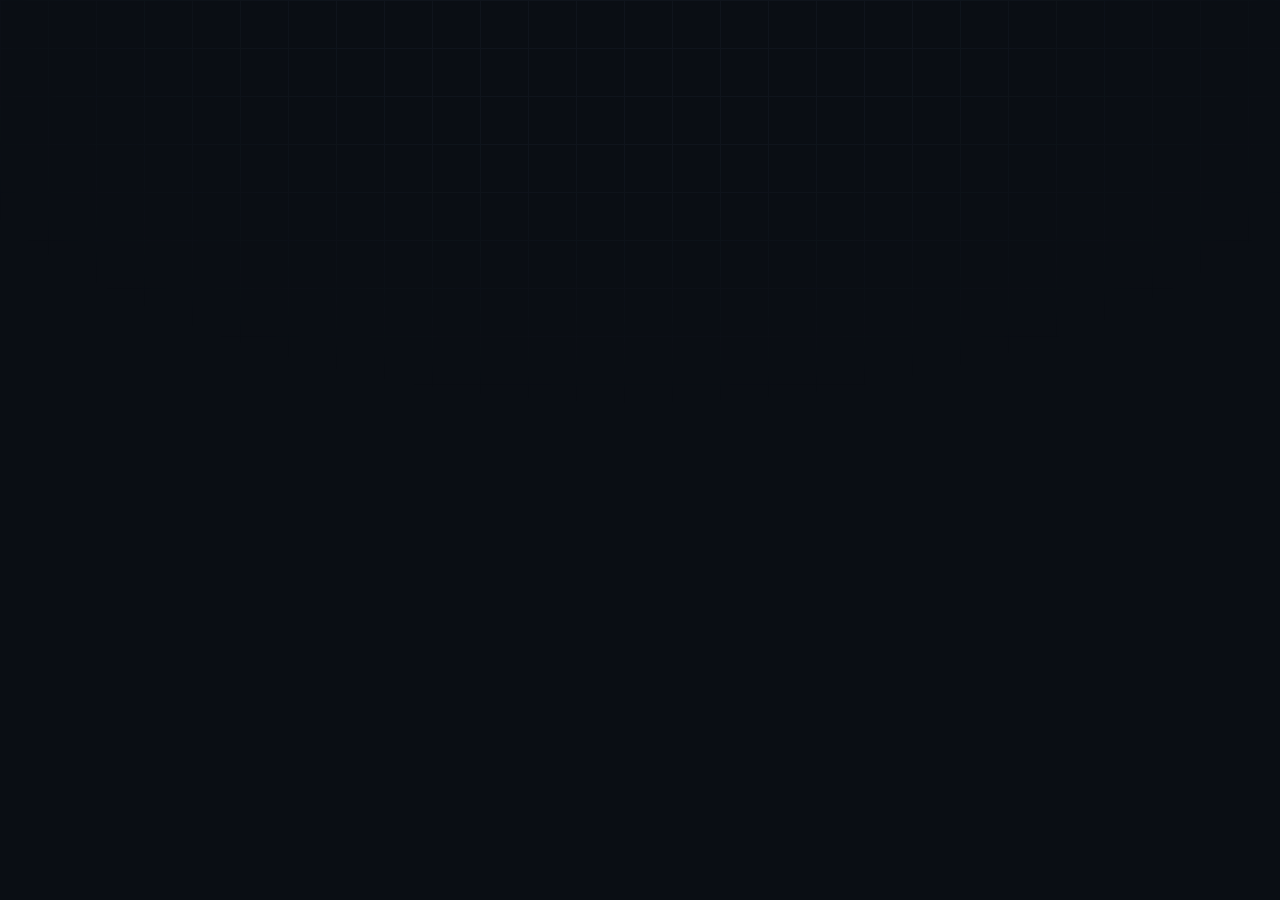
==== commit 6ac24b9a: "Add files via upload" ====
--- a/index.html
+++ b/index.html
@@ -1,227 +1,20 @@
-<!DOCTYPE html>
-<html lang="pt-BR">
-
-<head>
-    <meta charset="UTF-8" />
-    <meta name="viewport" content="width=device-width, initial-scale=1.0" />
-    <title>Nytech — Soluções Tecnológicas Inovadoras</title>
-
-    <link href="https://cdn.jsdelivr.net/npm/bootstrap@5.3.3/dist/css/bootstrap.min.css" rel="stylesheet" />
-
-    <link href="https://fonts.googleapis.com/css2?family=Syne:wght@400;600;700;800&family=DM+Sans:wght@400;500&display=swap" rel="stylesheet" />
-
-    <link href="https://cdn.jsdelivr.net/npm/bootstrap-icons@1.11.3/font/bootstrap-icons.min.css" rel="stylesheet" />
-    
-    <link rel="stylesheet" href="indecss.css">
-</head>
-
-<body>
-
-    <nav class="navbar-custom">
-        <div class="container d-flex justify-content-between align-items-center">
-            <a href="#" class="navbar-brand">
-                <img src="data:image/svg+xml,%3Csvg xmlns='http://www.w3.org/2000/svg' viewBox='0 0 400 200'%3E%3Cpath d='M80 140c-15 0-27-12-27-27s12-27 27-27' fill='none' stroke='%230066FF' stroke-width='16' stroke-linecap='round' stroke-linejoin='round'/%3E%3Cpath d='M80 140c-15 0-27 12-27 27s12 27 27 27' fill='none' stroke='%239945FF' stroke-width='14' stroke-linecap='round' stroke-linejoin='round'/%3E%3Ccircle cx='60' cy='90' r='7' fill='%230066FF'/%3E%3Ccircle cx='120' cy='65' r='7' fill='%230066FF'/%3E%3Ccircle cx='120' cy='140' r='7' fill='%239945FF'/%3E%3Ccircle cx='140' cy='100' r='8' fill='%23FF006E'/%3E%3Ctext x='170' y='130' font-family='Syne' font-size='72' font-weight='800' fill='%230052CC'%3ENytech%3C/text%3E%3C/svg%3E"
-                    alt="Nytech">
-            </a>
-            <div class="nav-menu">
-                <a href="#features" class="nav-link">Serviços</a>
-                <a href="#about" class="nav-link">Sobre</a>
-                <a href="blog.html" class="nav-link">Blog</a>
-                <a href="pedreiropro.html" class="nav-btn nav-btn-secondary">PedreiroPro</a>
-                <a href="#contact" class="nav-btn">Contato</a>
-            </div>
-        </div>
-    </nav>
-
-    <section class="hero-section">
-        <div class="container">
-            <div class="row align-items-center g-5">
-                <div class="col-lg-6 hero-content">
-                    <h1 class="hero-title">
-                        Tecnologia que <span class="gradient">transforma</span> negócios
-                    </h1>
-                    <p class="hero-subtitle">
-                        Soluções inovadoras em software, inteligência artificial e transformação digital para empresas em crescimento.
-                    </p>
-                    <div class="hero-buttons">
-                        <a href="#contact" class="btn-primary">
-                            <i class="bi bi-lightning-fill"></i> Começar agora
-                        </a>
-                        <a href="#features" class="btn-secondary">
-                            <i class="bi bi-play-circle"></i> Ver mais
-                        </a>
-                    </div>
-
-                    <div class="stats-row">
-                        <div class="stat">
-                            <span class="stat-number">2+</span>
-                            <span class="stat-label">Projetos entregues</span>
-                        </div>
-                        <div class="stat">
-                            <span class="stat-number">1+</span>
-                            <span class="stat-label">Clientes satisfeitos</span>
-                        </div>
-                        <div class="stat">
-                            <span class="stat-number">1+</span>
-                            <span class="stat-label">Anos de experiência</span>
-                        </div>
-                    </div>
-                </div>
-
-                <div class="col-lg-6 hero-image">
-                    <svg viewBox="0 0 400 400" xmlns="http://www.w3.org/2000/svg" style="max-width: 100%; height: auto;">
-                        <!-- Fundo -->
-                        <circle cx="200" cy="200" r="180" fill="#f5f7ff" opacity="0.5"/>
-
-                        <!-- Elementos decorativos tech -->
-                        <g stroke="#0066FF" stroke-width="2" fill="none">
-                            <circle cx="100" cy="150" r="40"/>
-                            <circle cx="300" cy="150" r="40"/>
-                            <circle cx="200" cy="300" r="40"/>
-                        </g>
-
-                        <!-- Linhas conectoras -->
-                        <g stroke="#9945FF" stroke-width="2" fill="none" opacity="0.6">
-                            <path d="M140 160 L260 160"/>
-                            <path d="M150 200 L250 200"/>
-                            <path d="M160 240 L240 240"/>
-                        </g>
-
-                        <!-- Pontos de conexão -->
-                        <circle cx="100" cy="150" r="6" fill="#0066FF"/>
-                        <circle cx="300" cy="150" r="6" fill="#0066FF"/>
-                        <circle cx="200" cy="300" r="6" fill="#FF006E"/>
-                        <circle cx="200" cy="200" r="4" fill="#9945FF"/>
-                    </svg>
-                </div>
-            </div>
-        </div>
-    </section>
-
-    <!-- FEATURES -->
-    <section class="features-section" id="features">
-        <div class="container">
-            <div class="section-header">
-                <div class="section-subtitle">NOSSOS SERVIÇOS</div>
-                <h2 class="section-title">O que oferecemos</h2>
-                <p class="section-desc">Soluções completas de tecnologia para modernizar seu negócio</p>
-            </div>
-
-            <div class="features-grid">
-                <div class="feature-card">
-                    <span class="feature-icon">💻</span>
-                    <h3 class="feature-title">Desenvolvimento Web</h3>
-                    <p class="feature-text">Aplicações web modernas, responsivas e de alto desempenho. React, Vue, Node.js e muito mais.</p>
-                </div>
-
-                <div class="feature-card">
-                    <span class="feature-icon">📱</span>
-                    <h3 class="feature-title">Aplicativos Mobile</h3>
-                    <p class="feature-text">Apps nativos e cross-platform para iOS e Android com melhor experiência do usuário.</p>
-                </div>
-
-                <div class="feature-card">
-                    <span class="feature-icon">🤖</span>
-                    <h3 class="feature-title">IA e Machine Learning</h3>
-                    <p class="feature-text">Inteligência artificial customizada para automação, análise de dados e previsões.</p>
-                </div>
-
-                <div class="feature-card">
-                    <span class="feature-icon">☁️</span>
-                    <h3 class="feature-title">Cloud e DevOps</h3>
-                    <p class="feature-text">Infraestrutura em nuvem, CI/CD, containerização e gerenciamento de aplicações.</p>
-                </div>
-
-                <div class="feature-card">
-                    <span class="feature-icon">🔒</span>
-                    <h3 class="feature-title">Segurança da Informação</h3>
-                    <p class="feature-text">Proteção de dados, criptografia, testes de segurança e compliance com padrões.</p>
-                </div>
-
-                <div class="feature-card">
-                    <span class="feature-icon">📊</span>
-                    <h3 class="feature-title">Análise de Dados</h3>
-                    <p class="feature-text">Big data, business intelligence e dashboards para decisões baseadas em dados.</p>
-                </div>
-            </div>
-        </div>
-    </section>
-
-    <!-- PARTNERSHIP -->
-    <section class="partnership-section">
-        <div class="container">
-            <h2 class="partnership-title">Produto</h2>
-            <p class="partnership-text">
-                Pedreiro Pro: A evolução da construção civil na sua obra.
-            </p>
-
-            <div class="partnership-logos">
-                <div class="partner-logo">Nytech</div>
-                <div style="font-size: 2rem; opacity: 0.5;">+</div>
-                <div class="partner-logo">PedreiroPro</div>
-            </div>
-
-            <a href="pedreiropro.html" class="btn-primary" style="display: inline-block;">
-                <i class="bi bi-arrow-right"></i> Ir para PedreiroPro
-            </a>
-        </div>
-    </section>
-
-    <!-- CTA -->
-    <section class="cta-section" id="contact">
-        <div class="container">
-            <h2 class="cta-title">Pronto para transformar seu negócio?</h2>
-            <p class="cta-text">Entre em contato conosco e descubra como a tecnologia pode impulsionar seu crescimento.</p>
-            <a href="mailto:angeloalbonetti1@://gmail.com" class="btn-primary" style="text-decoration: none; display: inline-block;">
-                 <i class="bi bi-envelope"></i> Solicitar Apresentação
-            </a>
-
-        </div>
-    </section>
-
-    <!-- FOOTER -->
-    <footer class="footer">
-        <div class="container">
-            <div class="footer-content">
-                <div class="footer-section">
-                    <h4>Nytech</h4>
-                    <p style="color: #aaa; margin-bottom: 0;">Soluções tecnológicas para o futuro.</p>
-                </div>
-
-                <div class="footer-section">
-                    <h4>Serviços</h4>
-                    <a href="#" class="footer-link">Desenvolvimento Web</a>
-                    <a href="#" class="footer-link">Aplicativos Mobile</a>
-                    <a href="#" class="footer-link">Inteligência Artificial</a>
-                    <a href="#" class="footer-link">Cloud Computing</a>
-                </div>
-
-                <div class="footer-section">
-                    <h4>Empresa</h4>
-                    <a href="#" class="footer-link">Sobre</a>
-                    <a href="blog.html" class="footer-link">Blog</a>
-                    <a href="#" class="footer-link">Carreira</a>
-                    <a href="pedreiropro.html" class="footer-link">PedreiroPro</a>
-                </div>
-
-                <div class="footer-section">
-                    <h4>Contato</h4>
-                    <a href="#" class="footer-link">nytech@gamil.com</a>
-                    <a href="#" class="footer-link">(44) 99999-9999</a>
-                    <a href="#" class="footer-link">Maringá, PR</a>
-                </div>
-            </div>
-
-            <div class="footer-bottom">
-                <p>&copy; 2026 Nytech. Todos os direitos reservados. | <a href="#">Privacidade</a> | <a href="#">Termos</a></p>
-            </div>
-        </div>
-    </footer>
-
-    <!-- Bootstrap JS -->
-    <script src="https://cdn.jsdelivr.net/npm/bootstrap@5.3.3/dist/js/bootstrap.bundle.min.js"></script>
-
-    <script src="inde.js"></script>
-</body>
-
+<!DOCTYPE html>
+<html lang="pt-BR">
+<head>
+<meta charset="UTF-8" />
+<meta name="viewport" content="width=device-width, initial-scale=1.0" />
+<title>Angelo // Red Team & Engenharia de Software</title>
+<link rel="preconnect" href="https://fonts.googleapis.com">
+<link rel="preconnect" href="https://fonts.gstatic.com" crossorigin>
+<link href="https://fonts.googleapis.com/css2?family=IBM+Plex+Mono:wght@400;500;600;700&family=IBM+Plex+Sans:wght@400;500;600&display=swap" rel="stylesheet">
+<link rel="stylesheet" href="index.css">
+</head>
+
+<body>
+<div id="root"></div>
+<script src="https://unpkg.com/react@18/umd/react.production.min.js" crossorigin></script>
+<script src="https://unpkg.com/react-dom@18/umd/react-dom.production.min.js" crossorigin></script>
+<script src="https://unpkg.com/@babel/standalone/babel.min.js"></script>
+<script type="text/babel" data-presets="react"></script>
+</body>
 </html>
--- a/index.css
+++ b/index.css
@@ -0,0 +1,230 @@
+:root{
+    --bg-void: #0a0e14;
+    --bg-panel: #101720;
+    --bg-panel-hover: #161f2b;
+    --border-line: #212a35;
+    --border-line-soft: #1a222c;
+    --text-primary: #e6ecf1;
+    --text-secondary: #7e8b98;
+    --text-dim: #4d5966;
+    --accent-cyan: #00d9c0;
+    --accent-red: #ff4655;
+    --accent-amber: #ffb454;
+    --mono: 'IBM Plex Mono', monospace;
+    --sans: 'IBM Plex Sans', sans-serif;
+  }
+
+  *{ box-sizing: border-box; margin:0; padding:0; }
+  html{ scroll-behavior: smooth; }
+
+  body{
+    background: var(--bg-void);
+    color: var(--text-primary);
+    font-family: var(--sans);
+    line-height: 1.6;
+    overflow-x: hidden;
+  }
+
+  body::before{
+    content:"";
+    position: fixed;
+    inset:0;
+    background-image:
+      linear-gradient(var(--border-line-soft) 1px, transparent 1px),
+      linear-gradient(90deg, var(--border-line-soft) 1px, transparent 1px);
+    background-size: 48px 48px;
+    opacity: 0.35;
+    mask-image: radial-gradient(ellipse 80% 60% at 50% 0%, black 30%, transparent 75%);
+    pointer-events: none;
+    z-index: 0;
+  }
+
+  a{ color: inherit; text-decoration: none; }
+  ::selection{ background: var(--accent-cyan); color: #06110f; }
+
+  :focus-visible{
+    outline: 2px solid var(--accent-cyan);
+    outline-offset: 3px;
+  }
+
+  .wrap{ max-width: 1120px; margin: 0 auto; padding: 0 28px; position: relative; z-index: 1; }
+
+  /* NAV */
+  nav{
+    position: sticky; top:0; z-index: 50;
+    backdrop-filter: blur(10px);
+    background: rgba(10,14,20,0.75);
+    border-bottom: 1px solid var(--border-line);
+  }
+  .nav-inner{
+    max-width: 1120px; margin:0 auto; padding: 16px 28px;
+    display:flex; align-items:center; justify-content:space-between;
+  }
+  .logo{
+    font-family: var(--mono); font-size: 14px; color: var(--accent-cyan);
+    letter-spacing: 0.02em;
+  }
+  .logo .caret{ animation: blink 1.1s step-end infinite; }
+  .nav-links{ display:flex; gap: 28px; font-family: var(--mono); font-size: 13px; color: var(--text-secondary); }
+  .nav-links a:hover{ color: var(--text-primary); }
+  .nav-links a{ transition: color .15s ease; }
+  @media (max-width: 720px){ .nav-links{ display:none; } }
+
+  @keyframes blink{ 50%{ opacity:0; } }
+
+  /* HERO */
+  .hero{ padding: 88px 0 100px; }
+  .hero-grid{ display:grid; grid-template-columns: 1fr; gap: 40px; }
+
+  .term{
+    background: var(--bg-panel);
+    border: 1px solid var(--border-line);
+    border-radius: 8px;
+    overflow: hidden;
+    box-shadow: 0 30px 80px -30px rgba(0,0,0,0.6);
+  }
+  .term-bar{
+    display:flex; align-items:center; gap: 8px;
+    padding: 10px 14px;
+    border-bottom: 1px solid var(--border-line);
+    background: var(--bg-panel-hover);
+  }
+  .dot{ width:10px; height:10px; border-radius:50%; }
+  .dot.r{ background:#ff5f56; } .dot.y{ background:#ffbd2e; } .dot.g{ background:#27c93f; }
+  .term-title{ margin-left: 8px; font-family: var(--mono); font-size: 12px; color: var(--text-dim); }
+  .term-body{
+    font-family: var(--mono); font-size: 13.5px; padding: 20px 20px 24px;
+    min-height: 180px; color: #b9c4cd;
+  }
+  .term-body .ok{ color: var(--accent-cyan); }
+  .term-body .warn{ color: var(--accent-amber); }
+  .term-body .crit{ color: var(--accent-red); }
+  .term-line{ min-height: 1.5em; white-space: pre-wrap; }
+  .term-cursor{ display:inline-block; width:8px; height:15px; background:var(--accent-cyan); vertical-align: -2px; animation: blink 1s step-end infinite; }
+
+  .hero-headline{ margin-top: 44px; }
+  .eyebrow{
+    font-family: var(--mono); font-size: 12.5px; color: var(--accent-red);
+    letter-spacing: 0.08em; text-transform: uppercase; display:flex; align-items:center; gap:8px;
+  }
+  .eyebrow::before{ content:""; width:7px; height:7px; background: var(--accent-red); border-radius: 50%; box-shadow: 0 0 8px var(--accent-red); }
+
+  h1.title{
+    font-family: var(--mono); font-weight: 700;
+    font-size: clamp(32px, 5.4vw, 58px);
+    line-height: 1.08; margin-top: 14px; letter-spacing: -0.01em;
+  }
+  h1.title .grad{ color: var(--accent-cyan); }
+
+  .subtitle{
+    margin-top: 20px; max-width: 560px; color: var(--text-secondary); font-size: 16.5px;
+  }
+
+  .cta-row{ margin-top: 34px; display:flex; gap: 16px; flex-wrap: wrap; }
+  .btn{
+    font-family: var(--mono); font-size: 13.5px; padding: 13px 22px; border-radius: 6px;
+    border: 1px solid var(--border-line); transition: all .15s ease; cursor:pointer; background:none;
+  }
+  .btn-primary{ background: var(--accent-cyan); color: #06110f; border-color: var(--accent-cyan); font-weight:600; }
+  .btn-primary:hover{ background: #14e8cf; }
+  .btn-ghost{ color: var(--text-primary); }
+  .btn-ghost:hover{ border-color: var(--text-secondary); background: var(--bg-panel); }
+
+  /* SECTION HEADERS */
+  .section{ padding: 90px 0; border-top: 1px solid var(--border-line); }
+  .sec-head{ display:flex; align-items:baseline; gap:14px; margin-bottom: 44px; flex-wrap:wrap; }
+  .sec-tag{ font-family: var(--mono); color: var(--accent-cyan); font-size: 12.5px; letter-spacing:0.08em; }
+  .sec-title{ font-family: var(--mono); font-size: clamp(22px,3vw,32px); font-weight: 600; }
+  .sec-desc{ color: var(--text-secondary); max-width: 620px; margin-top: -24px; margin-bottom: 40px; font-size: 15px; }
+
+  /* FINDINGS / SERVICES */
+  .findings{ display:flex; flex-direction:column; gap: 14px; }
+  .finding{
+    background: var(--bg-panel); border: 1px solid var(--border-line); border-radius: 8px;
+    padding: 26px 26px; display:grid; grid-template-columns: 130px 1fr; gap: 22px;
+    opacity:0; transform: translateY(14px); transition: opacity .5s ease, transform .5s ease, border-color .2s ease;
+  }
+  .finding.show{ opacity:1; transform:none; }
+  .finding:hover{ border-color: #2b3844; }
+  @media (max-width: 640px){ .finding{ grid-template-columns: 1fr; } }
+
+  .sev{
+    font-family: var(--mono); font-size: 11px; font-weight:700; letter-spacing:0.06em;
+    padding: 4px 10px; border-radius: 4px; height: fit-content; text-align:center;
+  }
+  .sev-critical{ background: rgba(255,70,85,0.12); color: var(--accent-red); border:1px solid rgba(255,70,85,0.35); }
+  .sev-high{ background: rgba(255,180,84,0.12); color: var(--accent-amber); border:1px solid rgba(255,180,84,0.35); }
+  .sev-medium{ background: rgba(0,217,192,0.12); color: var(--accent-cyan); border:1px solid rgba(0,217,192,0.35); }
+  .sev-info{ background: rgba(126,139,152,0.12); color: var(--text-secondary); border:1px solid rgba(126,139,152,0.35); }
+
+  .finding-id{ font-family: var(--mono); font-size: 11px; color: var(--text-dim); display:block; margin-top:8px; }
+  .finding h3{ font-family: var(--mono); font-size: 18px; font-weight:600; margin-bottom: 8px; }
+  .finding p{ color: var(--text-secondary); font-size: 14.5px; }
+  .finding .tags{ margin-top: 12px; display:flex; gap:8px; flex-wrap:wrap; }
+  .finding .tag{ font-family: var(--mono); font-size: 11px; color: var(--text-dim); border:1px solid var(--border-line); padding: 3px 8px; border-radius: 4px; }
+
+  /* METHODOLOGY */
+  .method-list{ display:flex; flex-direction:column; }
+  .method-item{
+    display:grid; grid-template-columns: 70px 1fr; gap: 24px; padding: 26px 0;
+    border-bottom: 1px solid var(--border-line-soft);
+    opacity:0; transform: translateY(14px); transition: opacity .5s ease, transform .5s ease;
+  }
+  .method-item.show{ opacity:1; transform:none; }
+  .method-item:last-child{ border-bottom:none; }
+  .method-num{ font-family: var(--mono); font-size: 26px; color: var(--border-line); font-weight:700; }
+  .method-item h4{ font-family: var(--mono); font-size: 16.5px; margin-bottom: 6px; color: var(--accent-cyan); }
+  .method-item p{ color: var(--text-secondary); font-size: 14.5px; max-width: 620px; }
+
+  /* CASES */
+  .cases{ display:grid; grid-template-columns: repeat(3, 1fr); gap: 18px; }
+  @media (max-width: 900px){ .cases{ grid-template-columns: 1fr; } }
+  .case{
+    background: var(--bg-panel); border:1px solid var(--border-line); border-radius: 8px; padding: 24px;
+    opacity:0; transform: translateY(14px); transition: opacity .5s ease, transform .5s ease, border-color .2s ease;
+    display:flex; flex-direction:column; gap: 12px;
+  }
+  .case.show{ opacity:1; transform:none; }
+  .case:hover{ border-color: #2b3844; }
+  .case-id{ font-family: var(--mono); font-size: 11px; color: var(--text-dim); }
+  .case h3{ font-family: var(--mono); font-size: 17px; }
+  .case p{ color: var(--text-secondary); font-size: 14px; flex:1; }
+  .case .stack{ display:flex; gap:6px; flex-wrap:wrap; }
+  .case .stack span{ font-family: var(--mono); font-size: 10.5px; color: var(--accent-cyan); border:1px solid rgba(0,217,192,0.3); padding: 2px 7px; border-radius: 4px; }
+
+  /* STACK / ABOUT */
+  .about-grid{ display:grid; grid-template-columns: 1.1fr 1fr; gap: 50px; align-items:start; }
+  @media (max-width: 800px){ .about-grid{ grid-template-columns: 1fr; } }
+  .about-text p{ color: var(--text-secondary); font-size: 15.5px; margin-bottom: 16px; }
+  .about-text strong{ color: var(--text-primary); }
+  .stack-grid{ display:grid; grid-template-columns: repeat(2,1fr); gap: 10px; }
+  .stack-cell{
+    font-family: var(--mono); font-size: 13px; background: var(--bg-panel); border:1px solid var(--border-line);
+    padding: 12px 14px; border-radius: 6px; color: var(--text-secondary);
+  }
+  .stack-cell b{ color: var(--text-primary); display:block; font-size: 11px; text-transform:uppercase; letter-spacing:0.05em; margin-bottom: 4px; color: var(--accent-cyan); }
+
+  /* CONTACT */
+  .contact-box{
+    background: var(--bg-panel); border: 1px solid var(--border-line); border-radius: 10px;
+    padding: 40px; display:grid; grid-template-columns: 1fr 1fr; gap: 40px;
+  }
+  @media (max-width: 800px){ .contact-box{ grid-template-columns: 1fr; padding: 26px; } }
+  .contact-box h3{ font-family: var(--mono); font-size: 22px; margin-bottom: 14px; }
+  .contact-box p{ color: var(--text-secondary); font-size: 14.5px; margin-bottom: 22px; }
+  .form-field{ margin-bottom: 16px; }
+  .form-field label{ display:block; font-family: var(--mono); font-size: 11.5px; color: var(--text-dim); margin-bottom: 6px; text-transform:uppercase; letter-spacing:0.04em; }
+  .form-field input, .form-field textarea, .form-field select{
+    width:100%; background: var(--bg-void); border: 1px solid var(--border-line); border-radius: 6px;
+    padding: 11px 12px; color: var(--text-primary); font-family: var(--sans); font-size: 14px;
+  }
+  .form-field textarea{ resize: vertical; min-height: 80px; }
+  .form-field input:focus, .form-field textarea:focus, .form-field select:focus{ border-color: var(--accent-cyan); outline:none; }
+  .contact-links{ display:flex; flex-direction:column; gap: 12px; }
+  .contact-links a{ font-family: var(--mono); font-size: 14px; color: var(--text-secondary); display:flex; align-items:center; gap:10px; transition:color .15s; }
+  .contact-links a:hover{ color: var(--accent-cyan); }
+  .form-status{ font-family: var(--mono); font-size: 12.5px; color: var(--accent-cyan); margin-top: 10px; min-height: 18px; }
+
+  footer{ border-top: 1px solid var(--border-line); padding: 28px 0; }
+  .footer-inner{ display:flex; justify-content:space-between; align-items:center; flex-wrap:wrap; gap:10px; }
+  .footer-inner span{ font-family: var(--mono); font-size: 12px; color: var(--text-dim); }
